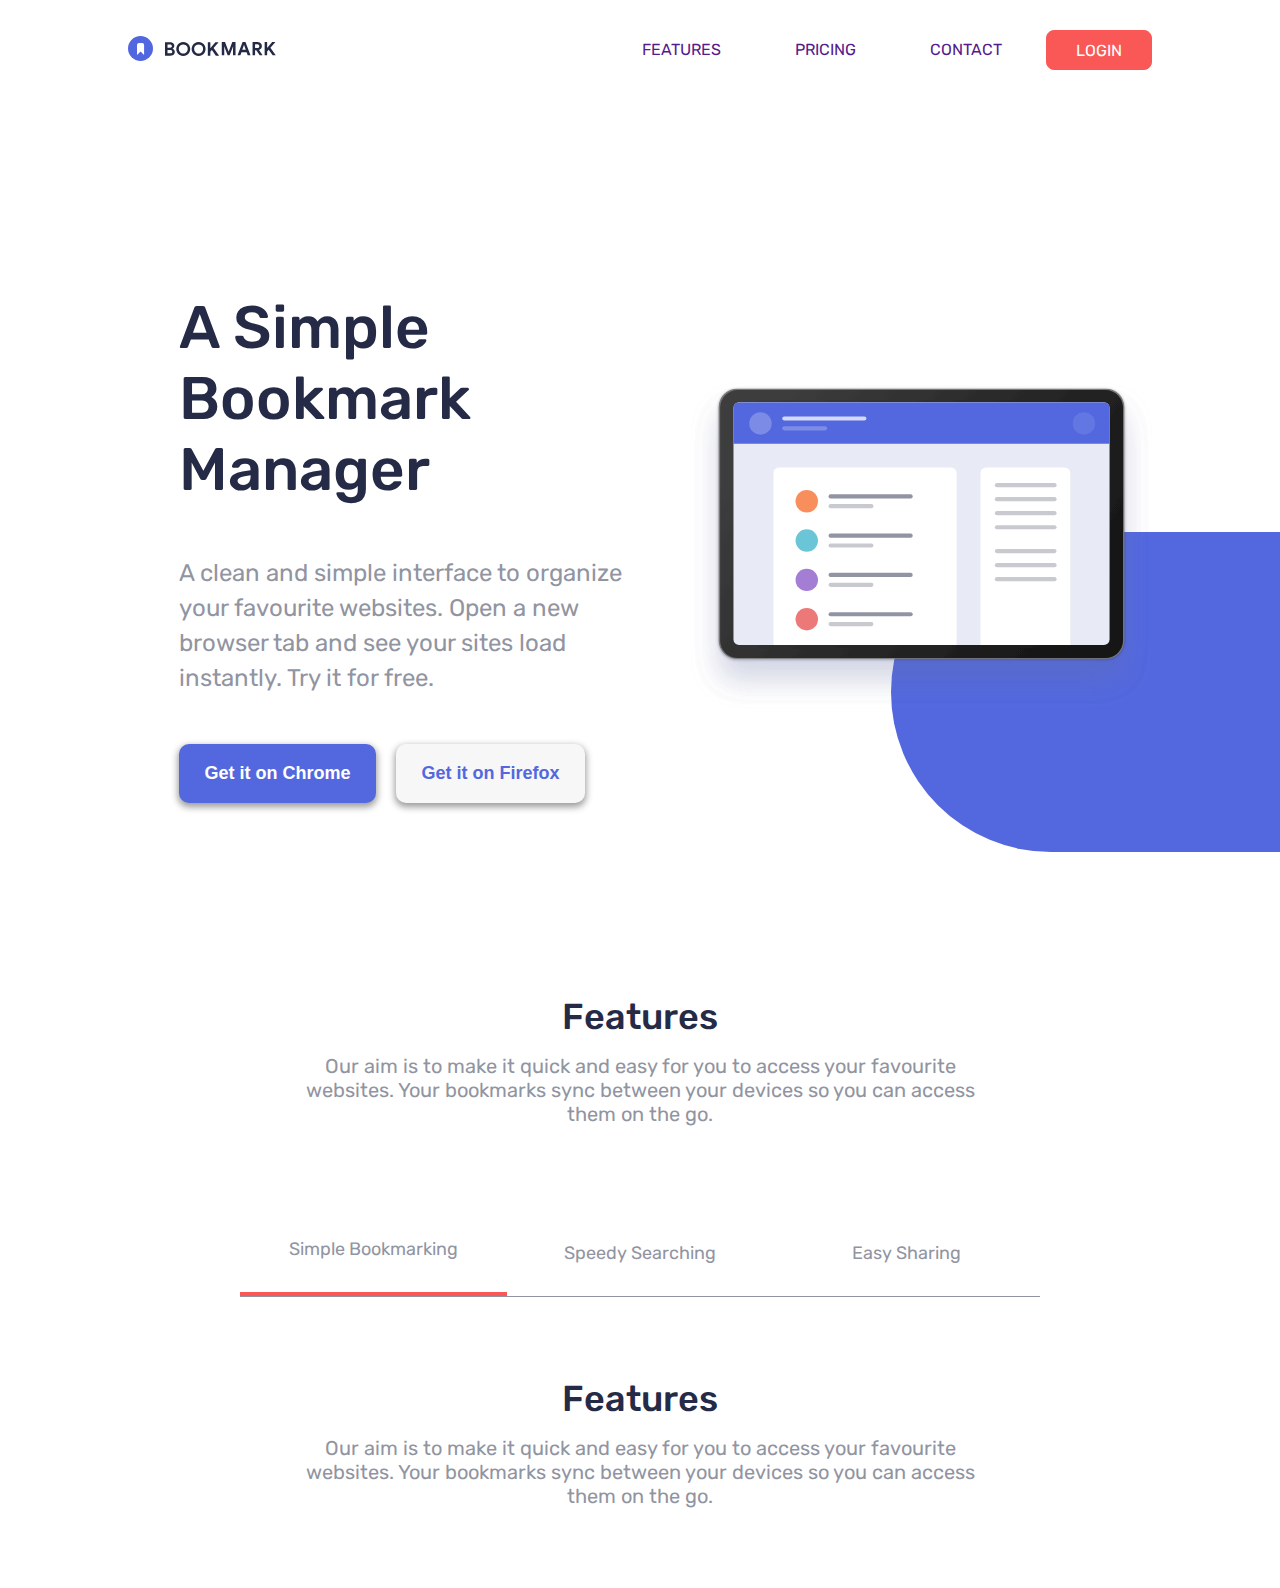
==== index.html @ e3fb6f3f "refactor: css" ====
<!DOCTYPE html>
<html lang="en">

<head>
    <meta charset="UTF-8">
    <meta name="viewport" content="width=device-width, initial-scale=1.0">
    <link rel="icon" type="image/png" sizes="32x32" href="./images/favicon-32x32.png">
    <title>Bookmark manager landing page</title>
    <!-- external css -->
    <link rel="stylesheet" href="style.css">
</head>

<body>
    <nav class="navbar">
        <div class="navbar-logo">
            <a href="index.html">
                <img src="images/logo-bookmark.svg" alt="Logo of Bookmark">
            </a>
        </div>
        <div class="navbar-menu">
            <a href="" class="navbar-link">FEATURES</a>
            <a href="" class="navbar-link">PRICING</a>
            <a href="" class="navbar-link">CONTACT</a>
            <a href="" class="login-link">LOGIN</a>
    </nav>
    <section id="hero">
        <div class="text-box">
            <h1>A Simple Bookmark Manager</h1>
            <br>
            <p>
                A clean and simple interface to organize your favourite websites. Open a new
                browser tab and see your sites load instantly. Try it for free.
            </p>
            <div class="button-box">
                <button class="hero-button">Get it on Chrome</button>
                <button class="hero-button">Get it on Firefox</button>
            </div>
        </div>
        <div class="img-box">
            <img class="hero-img" src="images/illustration-hero.svg" alt="">
        </div>
    </section>
    <section id="feature">
        <div class="text-box">
            <h2 class="title">Features</h2>
            <p class="description">
                Our aim is to make it quick and easy for you to access your favourite websites.
                Your bookmarks sync between your devices so you can access them on the go.
            </p>
        </div>
        <div class="feature-menu">
            <p class="feature-item active">Simple Bookmarking</p>
            <p class="feature-item">Speedy Searching</p>
            <p class="feature-item">Easy Sharing</p>
        </div>
        <div class="feature-container">

        </div>
    </section>
    <section id="download">
        <div class="text-box">
            <h2 class="title">Features</h2>
            <p class="description">
                Our aim is to make it quick and easy for you to access your favourite websites.
                Your bookmarks sync between your devices so you can access them on the go.
            </p>
        </div>
    </section>
    <!-- external js -->
    <script src="script.js"></script>
</body>

</html>
---- style.css ----
/* google fonts */
@import url('https://fonts.googleapis.com/css2?family=Rubik:wght@400;500&display=swap');

*,
*::after,
*::before {
    box-sizing: border-box;
    margin: 0;
    padding: 0;
}

html {
    scroll-behavior: smooth;
    font-family: 'Rubik', sans-serif;
}

:root {
    /* Primary */
    --soft-blue: hsl(231, 69%, 60%);
    --soft-red: hsl(0, 94%, 66%);

    /* Neutral */
    --grayish-blue: hsl(229, 8%, 60%);
    --very-dark-blue: hsl(229, 31%, 21%);
}

body {
    margin: 0 8rem;
    /* width: 100%; */
    overflow-x: clip;
}

/* ! navbar */
nav.navbar {
    height: 100px;
    display: flex;
    align-items: center;
    justify-content: space-between;
}

.navbar-menu {
    display: flex;
    gap: 1rem;
}

.navbar-menu>a {
    text-decoration: none;
    padding: 0.6rem 1.8rem;
    border-radius: 8px;
}

.navbar-link:hover {
    color: var(--soft-red);
}

.login-link {
    background-color: var(--soft-red);
    color: white;
    border: 1px solid var(--soft-red);
}

.login-link:hover {
    background-color: white;
    color: var(--soft-red);
}

/* ! hero section */
#hero {
    margin-top: 5rem;
    display: flex;
    justify-content: space-between;
    align-items: center;
    padding: 2rem 0;
}

#hero .text-box {
    width: 45%;
    display: flex;
    flex-direction: column;
    justify-content: space-evenly;
    align-items: start;
}

#hero .text-box h1 {
    font-size: 60px;
    font-weight: 500;
    color: var(--very-dark-blue);
}

#hero .text-box p {
    font-size: 24px;
    line-height: 35px;
    color: var(--grayish-blue);
}

#hero .button-box {
    margin-top: 2rem;
}

#hero .button-box .hero-button {
    margin-right: 1rem;
    font-size: 18px;
    padding: 1rem 1.4rem;
    border-radius: 10px;
    border: none;
    font-weight: bold;
    box-shadow: 0 3px 7px 1px rgba(0, 0, 0, 0.4);
    border: 3px solid transparent;
    cursor: pointer;
}

#hero .button-box .hero-button:nth-child(1) {
    background-color: var(--soft-blue);
    color: white;
}

#hero .button-box .hero-button:nth-child(1):hover {
    background-color: white;
    color: var(--soft-blue);
    border: 3px solid var(--soft-blue);
}

#hero .button-box .hero-button:nth-child(2) {
    background-color: #f7f7f7;
    color: var(--soft-blue);
}

#hero .button-box .hero-button:nth-child(2):hover {
    background-color: white;
    color: var(--very-dark-blue);
    border: 3px solid var(--grayish-blue);
}

#hero .img-box {
    width: 45%;
    position: relative;
    height: fit-content;
}

#hero .img-box img.hero-img {
    width: 100%;
    height: auto;
}

#hero .img-box::before {
    content: " ";
    height: 20rem;
    width: 800px;
    border-radius: 175px 0 0 175px;
    background-color: var(--soft-blue);
    position: absolute;
    top: 0px;
    left: 0px;
    margin-top: 150px;
    margin-left: 200px;
    z-index: -1;
}

/* common for feature, download */
.text-box {
    max-width: 700px;
    display: flex;
    flex-direction: column;
    justify-content: center;
    align-items: center;
    gap: 1rem;
    margin: 5rem auto;
}

.title {
    font-size: 36px;
    font-weight: 500;
    color: var(--very-dark-blue);
}

.description {
    font-size: 20px;
    font-weight: 400;
    color: var(--grayish-blue);
    text-align: center;
}

/* ! feature */
#feature .feature-menu {
    max-width: 800px;
    margin: 0 auto;
    display: flex;
    align-items: end;
    justify-content: space-evenly;
    border-bottom: 1px solid var(--grayish-blue);
}

#feature .feature-item {
    width: 100%;
    padding-top: 2rem;
    padding-bottom: 2rem;
    padding-left: auto;
    padding-right: auto;
    gap: 0;
    text-align: center;
    font-weight: 400;
    color: var(--grayish-blue);
    font-size: 18px;
    cursor: pointer;
}

#feature .feature-item:hover {
    color: var(--soft-red);
}

#feature .active {
    border-bottom: 4px solid var(--soft-red);
}
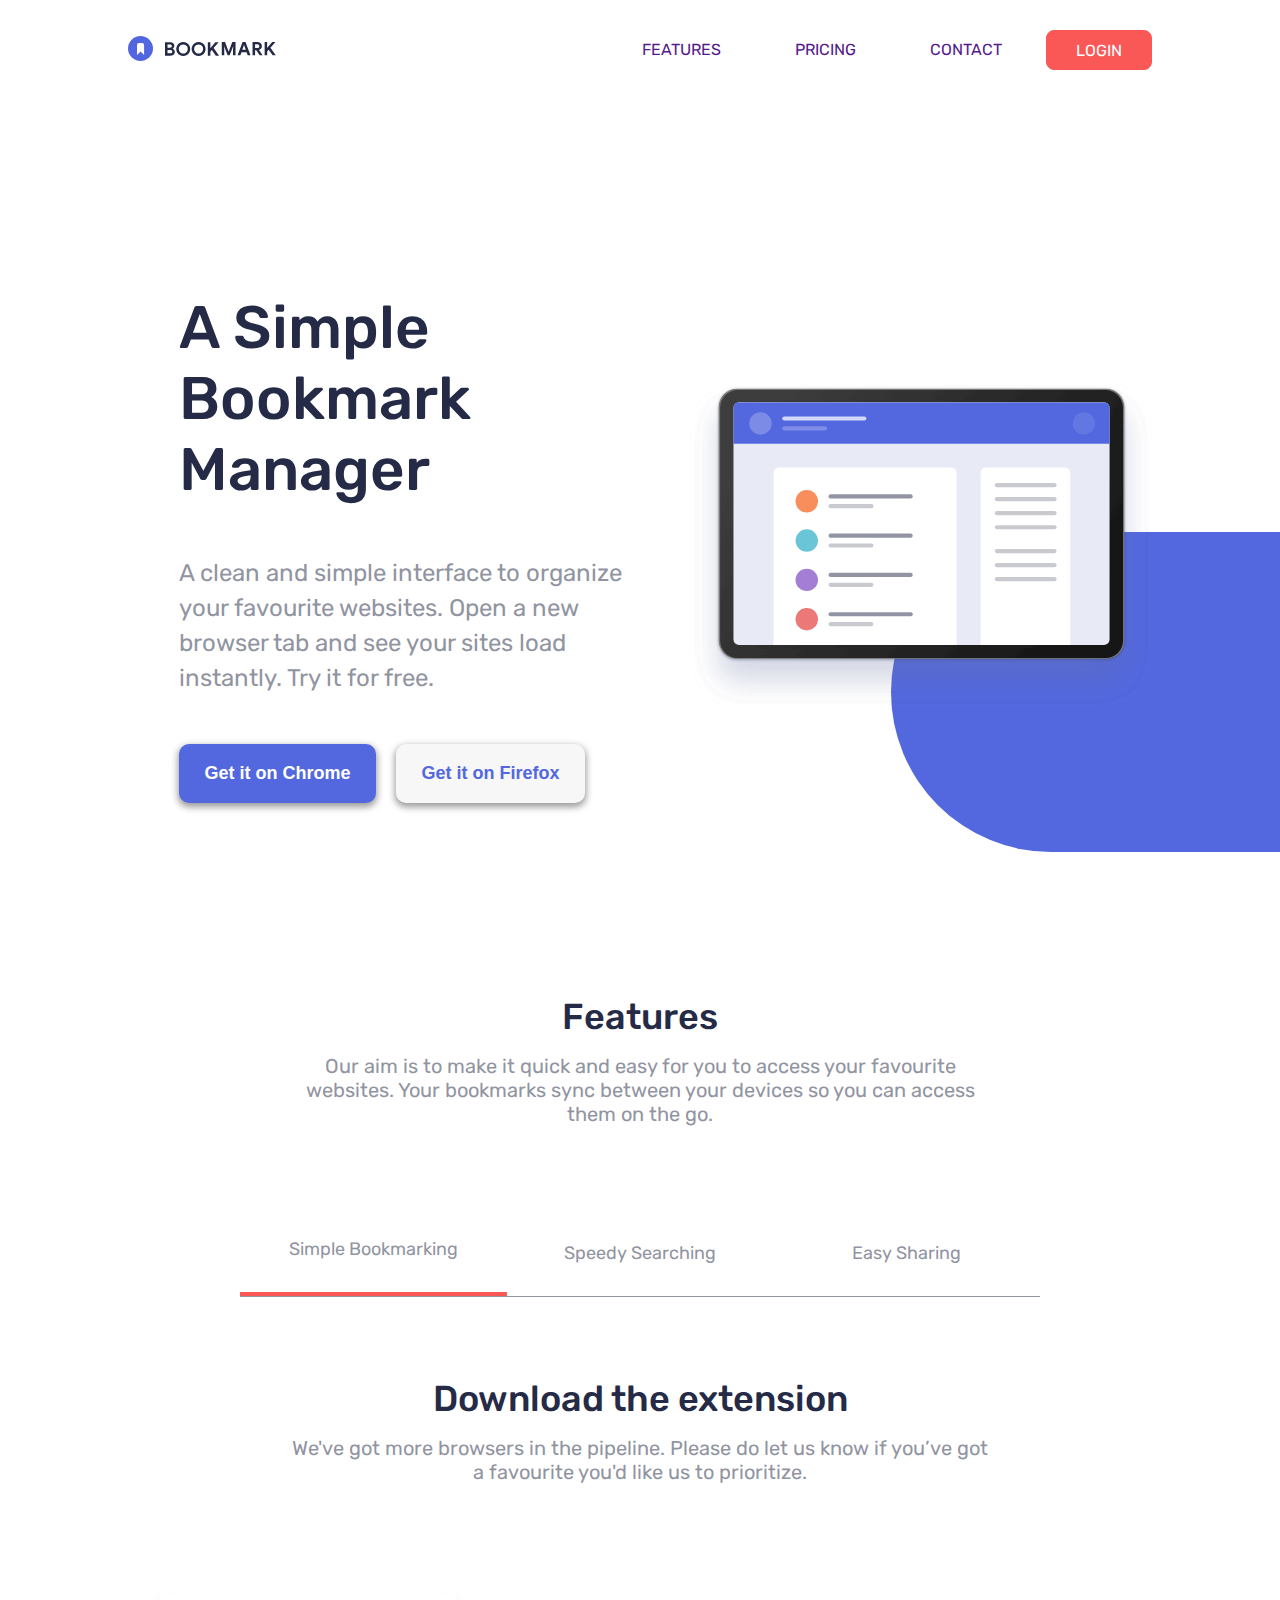
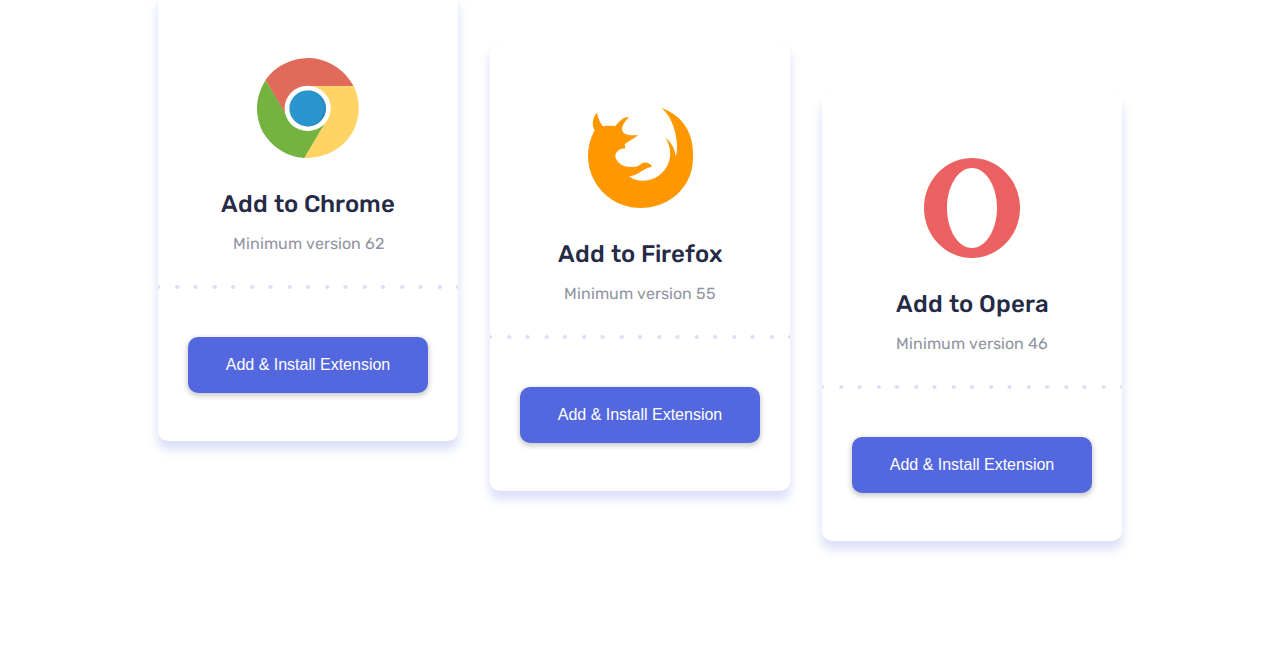
==== commit b9d45685: "add: download section > card" ====
--- a/index.html
+++ b/index.html
@@ -59,11 +59,34 @@
     </section>
     <section id="download">
         <div class="text-box">
-            <h2 class="title">Features</h2>
+            <h2 class="title">Download the extension</h2>
             <p class="description">
-                Our aim is to make it quick and easy for you to access your favourite websites.
-                Your bookmarks sync between your devices so you can access them on the go.
+                We've got more browsers in the pipeline. Please do let us know if you’ve
+                got a favourite you'd like us to prioritize.
             </p>
+        </div>
+        <div class="download-container">
+            <div class="download-card">
+                <img class="logo" src="images/logo-chrome.svg" alt="logo of chrome">
+                <h3>Add to Chrome</h3>
+                <p>Minimum version 62</p>
+                <img class="dots" src="images/bg-dots.svg" alt="background dots">
+                <button>Add & Install Extension</button>
+            </div>
+            <div class="download-card">
+                <img class="logo" src="images/logo-firefox.svg" alt="logo of firefox">
+                <h3>Add to Firefox</h3>
+                <p>Minimum version 55</p>
+                <img class="dots" src="images/bg-dots.svg" alt="background dots">
+                <button>Add & Install Extension</button>
+            </div>
+            <div class="download-card">
+                <img class="logo" src="images/logo-opera.svg" alt="logo of opera">
+                <h3>Add to Opera</h3>
+                <p>Minimum version 46</p>
+                <img class="dots" src="images/bg-dots.svg" alt="background dots">
+                <button>Add & Install Extension</button>
+            </div>
         </div>
     </section>
     <!-- external js -->
--- a/style.css
+++ b/style.css
@@ -210,4 +210,76 @@
 
 #feature .active {
     border-bottom: 4px solid var(--soft-red);
+}
+
+/* ! download section */
+#download .download-container {
+    width: 100%;
+    margin: 10rem auto;
+    display: flex;
+    justify-content: center;
+    gap: 2rem;
+    flex-wrap: wrap;
+}
+
+#download .download-card {
+    display: flex;
+    flex-direction: column;
+    justify-content: space-evenly;
+    align-items: center;
+    gap: 1rem;
+    padding: 2rem 0;
+    border-radius: 10px;
+    width: 300px;
+    overflow: hidden;
+    box-shadow: 0 8px 10px 1px rgba(83, 104, 223, 0.2);
+}
+
+#download .download-card:nth-child(1) {
+    translate: 0 -50px;
+}
+
+#download .download-card:nth-child(3) {
+    translate: 0 50px;
+}
+
+#download .download-card img.logo {
+    margin: 1rem;
+    margin-top: 2rem;
+}
+
+#download .download-card h3 {
+    font-size: 24px;
+    font-weight: 500;
+    color: var(--very-dark-blue);
+}
+
+#download .download-card p {
+    color: var(--grayish-blue);
+}
+
+#download .download-card img.dots {
+    width: 100%;
+    margin: 1rem 0;
+}
+
+#download button {
+    margin: 1rem auto;
+    width: 80%;
+    font-size: 16px;
+    padding-top: 1rem;
+    padding-bottom: 1rem;
+    border-radius: 10px;
+    font-weight: 500;
+    box-shadow: 0 2px 5px 1px rgba(0, 0, 0, 0.2);
+    border: 3px solid transparent;
+    cursor: pointer;
+    background-color: var(--soft-blue);
+    color: white;
+}
+
+#download button:hover {
+    background-color: white;
+    color: var(--soft-blue);
+    border: 3px solid var(--soft-blue);
 }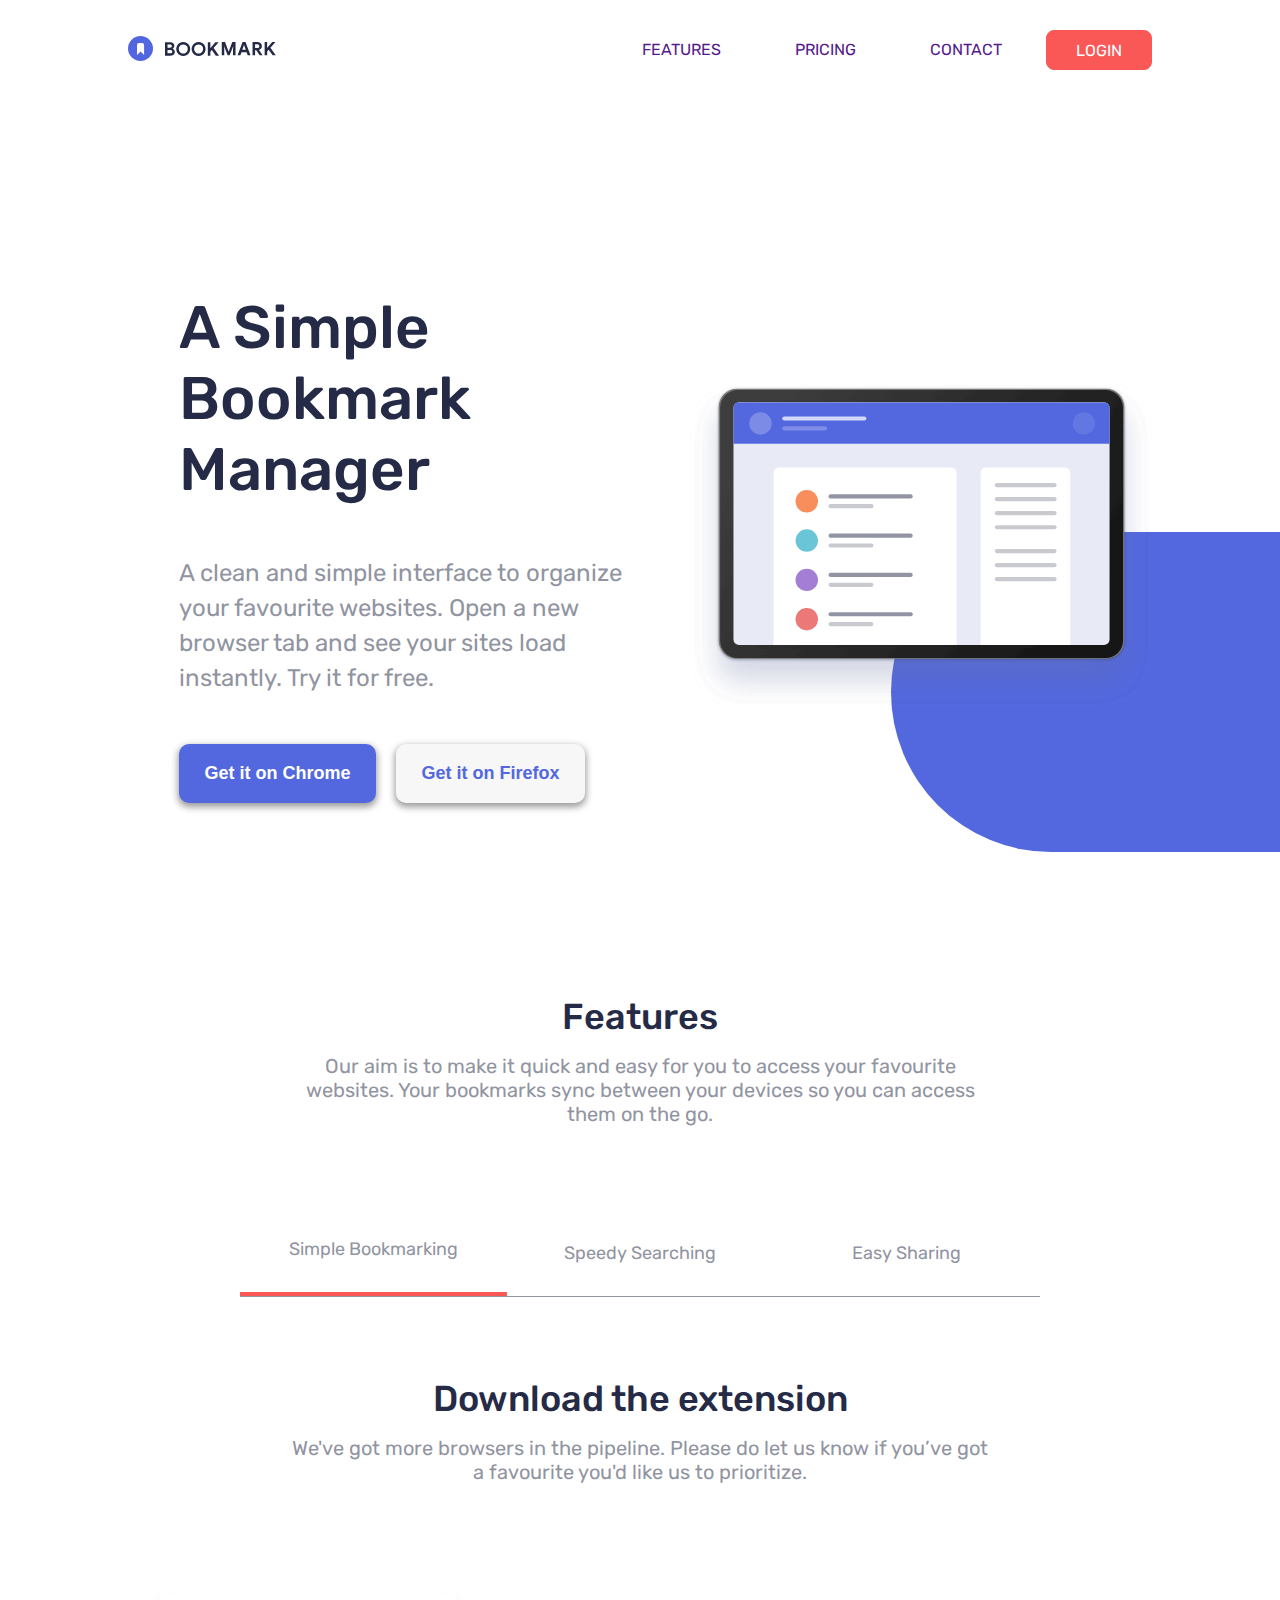
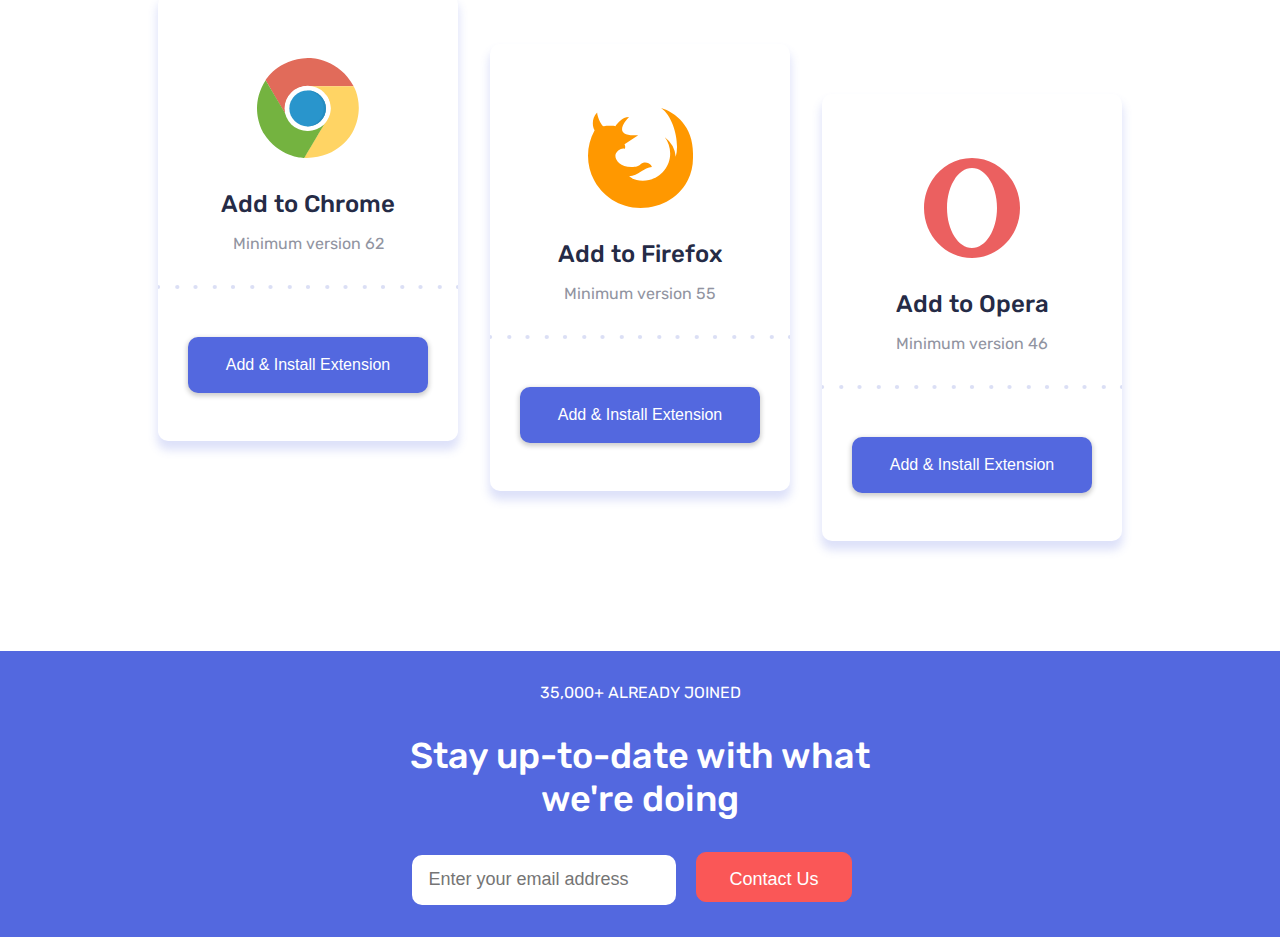
==== commit fca5ae05: "add: contact section" ====
--- a/index.html
+++ b/index.html
@@ -89,6 +89,21 @@
             </div>
         </div>
     </section>
+    <footer>
+        <section id="contact">
+            <p>
+                35,000+ ALREADY JOINED
+            </p>
+            <p>
+                Stay up-to-date with what we're doing
+            </p>
+            <form>
+                <input type="email" name="email" id="email" placeholder="Enter your email address">
+                <button class="contact-btn">Contact Us</button>
+            </form>
+        </section>
+
+    </footer>
     <!-- external js -->
     <script src="script.js"></script>
 </body>
--- a/style.css
+++ b/style.css
@@ -282,4 +282,55 @@
     background-color: white;
     color: var(--soft-blue);
     border: 3px solid var(--soft-blue);
+}
+
+/* ! contact */
+footer {
+    margin-left: -8rem;
+    width: 100vw;
+}
+
+#contact {
+    background-color: var(--soft-blue);
+    width: 100%;
+    display: flex;
+    flex-direction: column;
+    align-items: center;
+    justify-content: space-evenly;
+    gap: 2rem;
+    padding: 2rem;
+}
+
+#contact p {
+    color: white;
+    max-width: 500px;
+    text-align: center;
+}
+
+#contact p:nth-child(2) {
+    font-size: 36px;
+    font-weight: 500;
+}
+
+#contact input[name="email"],
+#contact .contact-btn {
+    font-size: 18px;
+    padding: 1rem;
+    border: none;
+    border-radius: 10px;
+    height: 50px;
+    margin-right: 1rem;
+}
+
+#contact .contact-btn {
+    padding: 1rem 2rem;
+    background-color: var(--soft-red);
+    color: white;
+    border: 1px solid var(--soft-red);
+    cursor: pointer;
+}
+
+#contact .contact-btn:hover {
+    background-color: white;
+    color: var(--soft-red);
 }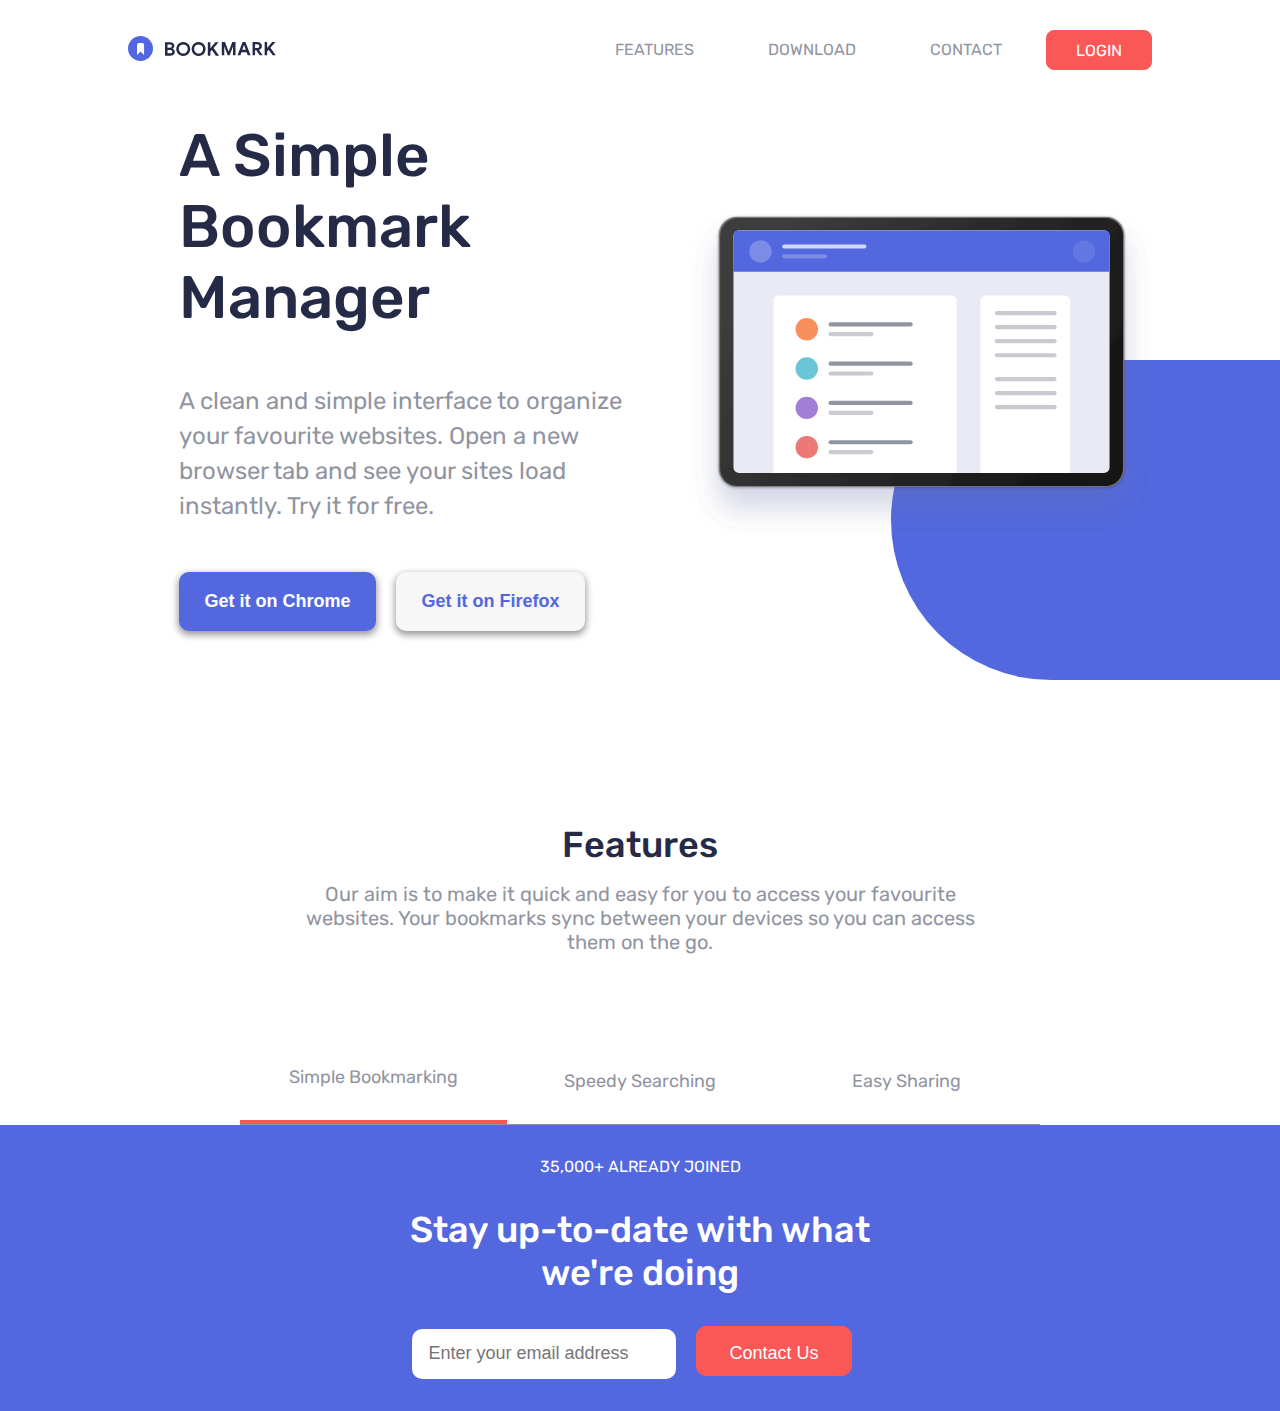
==== commit 1d37e5b0: "move: download section to download.html" ====
--- a/index.html
+++ b/index.html
@@ -18,9 +18,9 @@
             </a>
         </div>
         <div class="navbar-menu">
-            <a href="" class="navbar-link">FEATURES</a>
-            <a href="" class="navbar-link">PRICING</a>
-            <a href="" class="navbar-link">CONTACT</a>
+            <a href="#feature" class="navbar-link">FEATURES</a>
+            <a href="download.html" class="navbar-link">DOWNLOAD</a>
+            <a href="#contact" class="navbar-link">CONTACT</a>
             <a href="" class="login-link">LOGIN</a>
     </nav>
     <section id="hero">
@@ -54,39 +54,6 @@
             <p class="feature-item">Easy Sharing</p>
         </div>
         <div class="feature-container">
-
-        </div>
-    </section>
-    <section id="download">
-        <div class="text-box">
-            <h2 class="title">Download the extension</h2>
-            <p class="description">
-                We've got more browsers in the pipeline. Please do let us know if you’ve
-                got a favourite you'd like us to prioritize.
-            </p>
-        </div>
-        <div class="download-container">
-            <div class="download-card">
-                <img class="logo" src="images/logo-chrome.svg" alt="logo of chrome">
-                <h3>Add to Chrome</h3>
-                <p>Minimum version 62</p>
-                <img class="dots" src="images/bg-dots.svg" alt="background dots">
-                <button>Add & Install Extension</button>
-            </div>
-            <div class="download-card">
-                <img class="logo" src="images/logo-firefox.svg" alt="logo of firefox">
-                <h3>Add to Firefox</h3>
-                <p>Minimum version 55</p>
-                <img class="dots" src="images/bg-dots.svg" alt="background dots">
-                <button>Add & Install Extension</button>
-            </div>
-            <div class="download-card">
-                <img class="logo" src="images/logo-opera.svg" alt="logo of opera">
-                <h3>Add to Opera</h3>
-                <p>Minimum version 46</p>
-                <img class="dots" src="images/bg-dots.svg" alt="background dots">
-                <button>Add & Install Extension</button>
-            </div>
         </div>
     </section>
     <footer>
--- a/style.css
+++ b/style.css
@@ -7,6 +7,7 @@
     box-sizing: border-box;
     margin: 0;
     padding: 0;
+    scroll-margin-top: 100px;
 }
 
 html {
@@ -36,6 +37,13 @@
     display: flex;
     align-items: center;
     justify-content: space-between;
+    position: fixed;
+    top: 0;
+    left: 0;
+    width: 100%;
+    padding: 0 8rem;
+    z-index: 10;
+    background-color: rgba(255, 255, 255, 1);
 }
 
 .navbar-menu {
@@ -49,6 +57,10 @@
     border-radius: 8px;
 }
 
+.navbar-link {
+    color: var(--grayish-blue);
+}
+
 .navbar-link:hover {
     color: var(--soft-red);
 }
@@ -66,7 +78,7 @@
 
 /* ! hero section */
 #hero {
-    margin-top: 5rem;
+    margin-top: 0.5rem;
     display: flex;
     justify-content: space-between;
     align-items: center;
@@ -213,6 +225,10 @@
 }
 
 /* ! download section */
+#download {
+    margin-top: 100px;
+}
+
 #download .download-container {
     width: 100%;
     margin: 10rem auto;
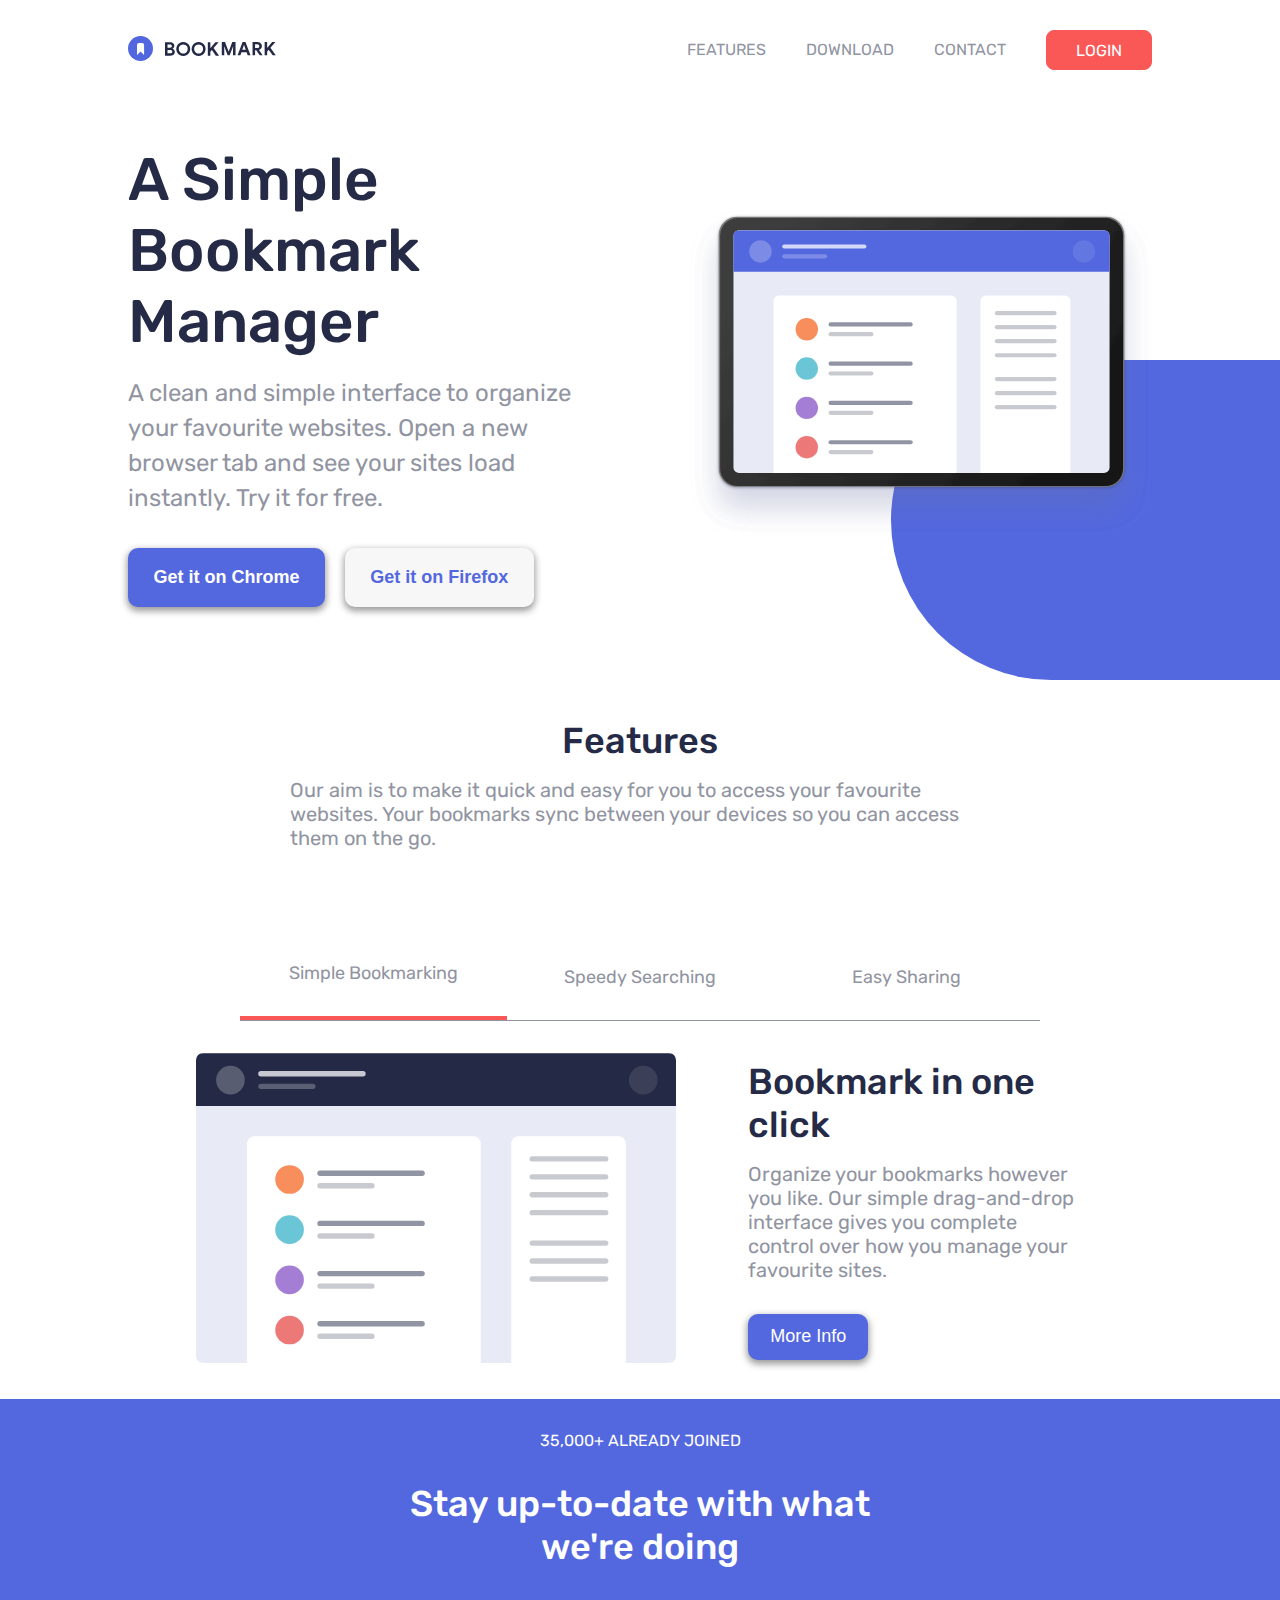
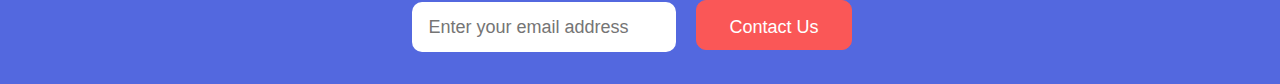
==== commit 6cf74816: "add: #feature > tab1" ====
--- a/index.html
+++ b/index.html
@@ -54,6 +54,19 @@
             <p class="feature-item">Easy Sharing</p>
         </div>
         <div class="feature-container">
+            <div class="feature-img">
+                <img src="images/illustration-features-tab-1.svg" alt="">
+            </div>
+            <div class="text-area">
+                <div class="title">
+                    Bookmark in one click
+                </div>
+                <div class="description">
+                    Organize your bookmarks however you like. Our simple drag-and-drop interface gives you complete
+                    control over how you manage your favourite sites.
+                </div>
+                <button class="more-info-btn">More Info</button>
+            </div>
         </div>
     </section>
     <footer>
--- a/style.css
+++ b/style.css
@@ -48,13 +48,19 @@
 
 .navbar-menu {
     display: flex;
-    gap: 1rem;
+    gap: 0.5rem;
 }
 
 .navbar-menu>a {
     text-decoration: none;
+    padding: 0.6rem 1rem;
+    border-radius: 8px;
+}
+
+.navbar-menu>a:last-of-type {
     padding: 0.6rem 1.8rem;
     border-radius: 8px;
+    margin-left: 1rem;
 }
 
 .navbar-link {
@@ -78,7 +84,7 @@
 
 /* ! hero section */
 #hero {
-    margin-top: 0.5rem;
+    margin-top: 7rem;
     display: flex;
     justify-content: space-between;
     align-items: center;
@@ -169,7 +175,8 @@
 }
 
 /* common for feature, download */
-.text-box {
+/* NOTE: strictly specify the section coz it shouldn't apply to hero section */
+#feature .text-box, #download .text-box {
     max-width: 700px;
     display: flex;
     flex-direction: column;
@@ -224,6 +231,48 @@
     border-bottom: 4px solid var(--soft-red);
 }
 
+#feature .feature-container{
+    display: flex;
+    justify-content: space-around;
+    align-items: center;
+    padding: 2rem;
+}
+#feature .feature-img{
+    width: 50%;
+}
+#feature .feature-container img{
+    width: 100%;
+}
+#feature .text-area{
+    display: flex;
+    flex-direction: column;
+    align-items: flex-start;
+    justify-content: center;
+    gap: 1rem;
+    width: 35%;
+}
+#feature .description{
+    text-align: left;
+}
+#feature .more-info-btn{
+    margin-top: 1rem;
+    font-size: 18px;
+    padding: 0.6rem 1.2rem;
+    border-radius: 10px;
+    border: none;
+    font-weight: 500;
+    box-shadow: 0 3px 7px 1px rgba(0, 0, 0, 0.4);
+    border: 3px solid transparent;
+    cursor: pointer;
+    background-color: var(--soft-blue);
+    color: white;
+}
+#feature .more-info-btn:hover{
+    background-color: white;
+    color: var(--soft-blue);
+    border: 3px solid var(--soft-blue);
+}
+
 /* ! download section */
 #download {
     margin-top: 100px;
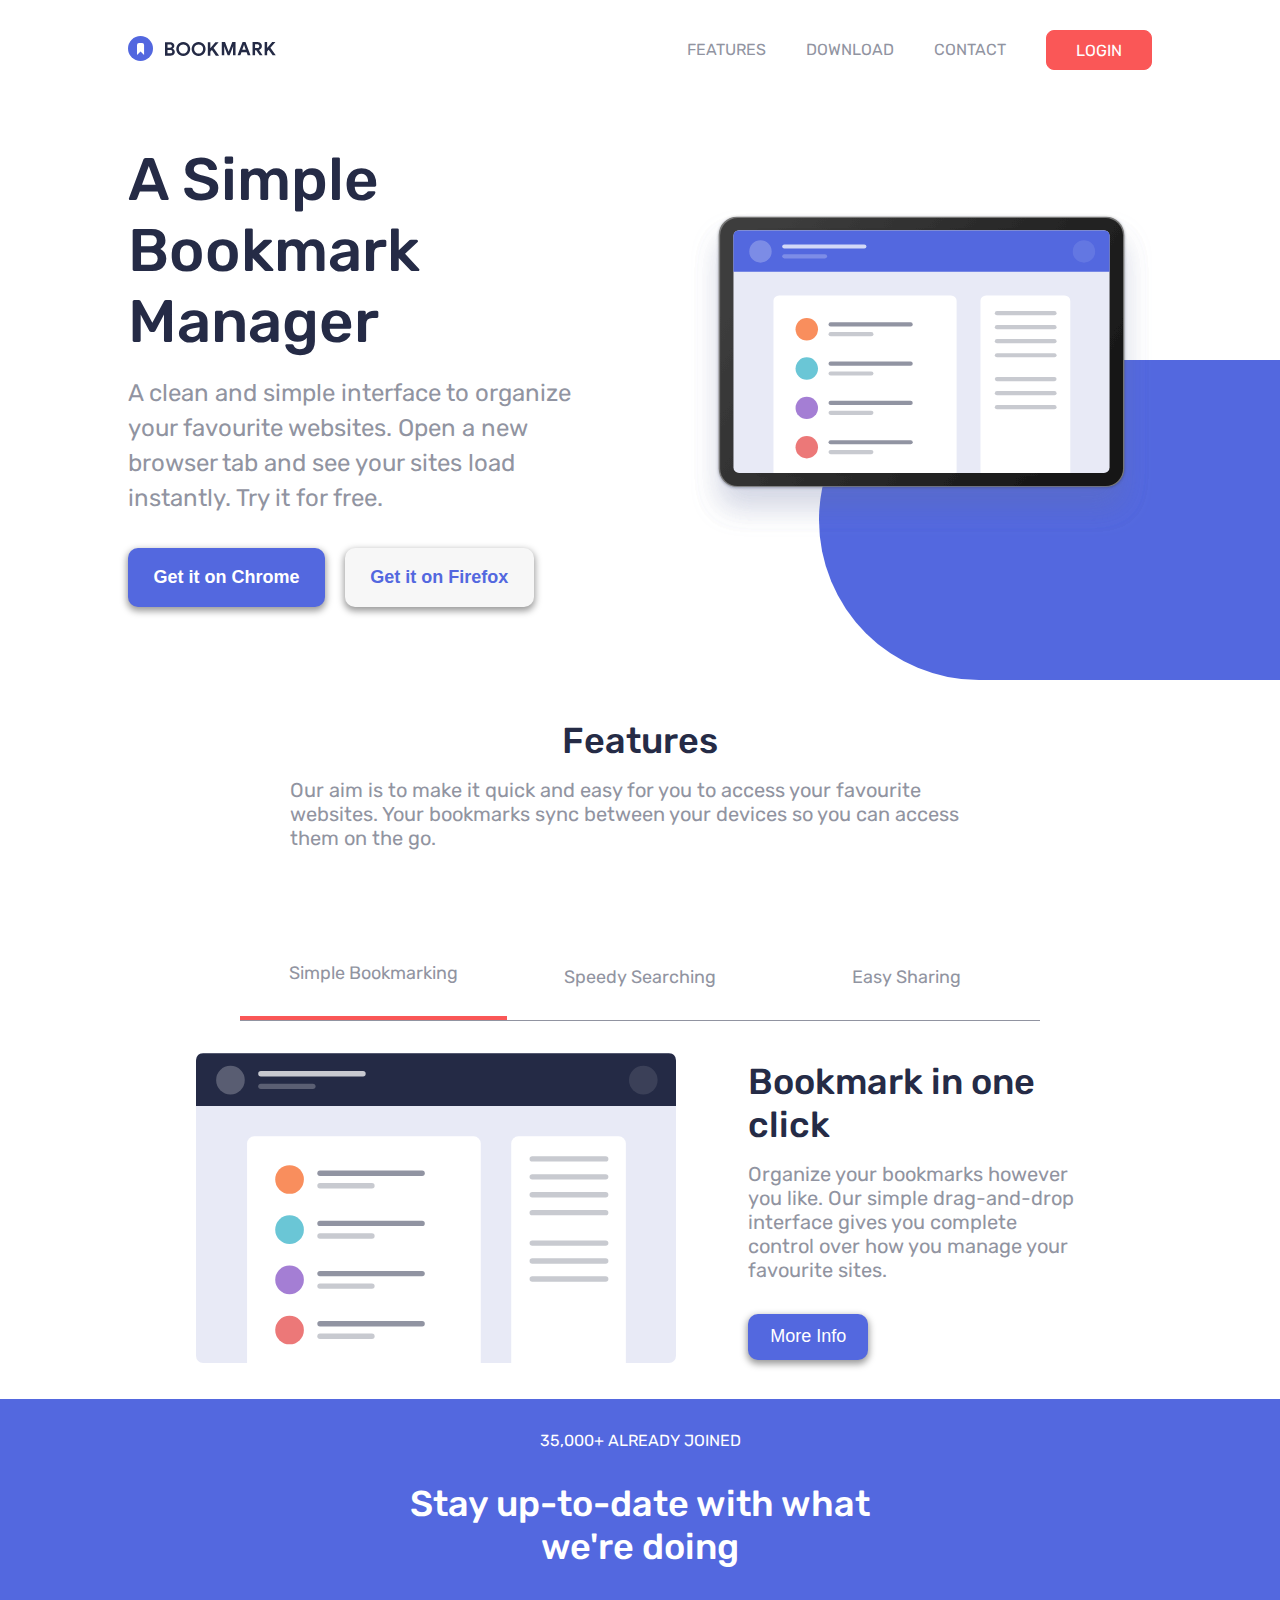
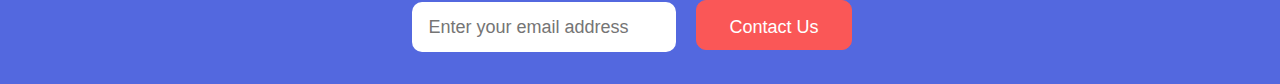
==== commit a7bfca6a: "fix: overflow-x AND add: responsive at md" ====
--- a/index.html
+++ b/index.html
@@ -18,57 +18,60 @@
             </a>
         </div>
         <div class="navbar-menu">
-            <a href="#feature" class="navbar-link">FEATURES</a>
-            <a href="download.html" class="navbar-link">DOWNLOAD</a>
-            <a href="#contact" class="navbar-link">CONTACT</a>
+            <a href="#feature" class="navbar-link" id="navFeatures">FEATURES</a>
+            <a href="download.html" class="navbar-link" id="navDownload">DOWNLOAD</a>
+            <a href="#contact" class="navbar-link" id="navContact">CONTACT</a>
             <a href="" class="login-link">LOGIN</a>
+        </div>
     </nav>
-    <section id="hero">
-        <div class="text-box">
-            <h1>A Simple Bookmark Manager</h1>
-            <br>
-            <p>
-                A clean and simple interface to organize your favourite websites. Open a new
-                browser tab and see your sites load instantly. Try it for free.
-            </p>
-            <div class="button-box">
-                <button class="hero-button">Get it on Chrome</button>
-                <button class="hero-button">Get it on Firefox</button>
+    <div class="wrapper">
+        <section id="hero">
+            <div class="text-box">
+                <h1>A Simple Bookmark Manager</h1>
+                <br>
+                <p>
+                    A clean and simple interface to organize your favourite websites. Open a new
+                    browser tab and see your sites load instantly. Try it for free.
+                </p>
+                <div class="button-box">
+                    <button class="hero-button">Get it on Chrome</button>
+                    <button class="hero-button">Get it on Firefox</button>
+                </div>
             </div>
-        </div>
-        <div class="img-box">
-            <img class="hero-img" src="images/illustration-hero.svg" alt="">
-        </div>
-    </section>
-    <section id="feature">
-        <div class="text-box">
-            <h2 class="title">Features</h2>
-            <p class="description">
-                Our aim is to make it quick and easy for you to access your favourite websites.
-                Your bookmarks sync between your devices so you can access them on the go.
-            </p>
-        </div>
-        <div class="feature-menu">
-            <p class="feature-item active">Simple Bookmarking</p>
-            <p class="feature-item">Speedy Searching</p>
-            <p class="feature-item">Easy Sharing</p>
-        </div>
-        <div class="feature-container">
-            <div class="feature-img">
-                <img src="images/illustration-features-tab-1.svg" alt="">
+            <div class="img-box">
+                <img class="hero-img" src="images/illustration-hero.svg" alt="">
             </div>
-            <div class="text-area">
-                <div class="title">
-                    Bookmark in one click
+        </section>
+        <section id="feature">
+            <div class="text-box">
+                <h2 class="title">Features</h2>
+                <p class="description">
+                    Our aim is to make it quick and easy for you to access your favourite websites.
+                    Your bookmarks sync between your devices so you can access them on the go.
+                </p>
+            </div>
+            <div class="feature-menu">
+                <p class="feature-item active">Simple Bookmarking</p>
+                <p class="feature-item">Speedy Searching</p>
+                <p class="feature-item">Easy Sharing</p>
+            </div>
+            <div class="feature-container">
+                <div class="feature-img">
+                    <img src="images/illustration-features-tab-1.svg" alt="">
                 </div>
-                <div class="description">
-                    Organize your bookmarks however you like. Our simple drag-and-drop interface gives you complete
-                    control over how you manage your favourite sites.
+                <div class="text-area">
+                    <div class="title">
+                        Bookmark in one click
+                    </div>
+                    <div class="description">
+                        Organize your bookmarks however you like. Our simple drag-and-drop interface gives you complete
+                        control over how you manage your favourite sites.
+                    </div>
+                    <button class="more-info-btn">More Info</button>
                 </div>
-                <button class="more-info-btn">More Info</button>
             </div>
-        </div>
-    </section>
+        </section>
+    </div>
     <footer>
         <section id="contact">
             <p>
@@ -86,6 +89,22 @@
     </footer>
     <!-- external js -->
     <script src="script.js"></script>
+    <script>
+        window.addEventListener('scroll', () => {
+            var top = window.scrollY;
+            var offset = navFeatures.offsetTop;
+            var height = navFeatures.offsetHeight;
+            if (top >= offset && top < offset + height) {
+                setActiveLink('navFeatures')
+            }
+            else if (top == 0) {
+                setActiveLink('none')
+            }
+            else if (isEndOfPage()) {
+                setActiveLink('navContact')
+            }
+        })
+    </script>
 </body>
 
 </html>--- a/style.css
+++ b/style.css
@@ -25,10 +25,9 @@
     --very-dark-blue: hsl(229, 31%, 21%);
 }
 
-body {
-    margin: 0 8rem;
-    /* width: 100%; */
-    overflow-x: clip;
+.wrapper{
+    padding: 0 8rem;
+    overflow-x: hidden;
 }
 
 /* ! navbar */
@@ -40,7 +39,7 @@
     position: fixed;
     top: 0;
     left: 0;
-    width: 100%;
+    width: 100vw;
     padding: 0 8rem;
     z-index: 10;
     background-color: rgba(255, 255, 255, 1);
@@ -54,7 +53,6 @@
 .navbar-menu>a {
     text-decoration: none;
     padding: 0.6rem 1rem;
-    border-radius: 8px;
 }
 
 .navbar-menu>a:last-of-type {
@@ -71,6 +69,10 @@
     color: var(--soft-red);
 }
 
+.navbar-link.active{
+    border-bottom: 3px solid var(--soft-red);
+}
+
 .login-link {
     background-color: var(--soft-red);
     color: white;
@@ -88,6 +90,7 @@
     display: flex;
     justify-content: space-between;
     align-items: center;
+    gap: 1rem;
     padding: 2rem 0;
 }
 
@@ -158,19 +161,20 @@
 #hero .img-box img.hero-img {
     width: 100%;
     height: auto;
+    overflow: clip;
 }
 
 #hero .img-box::before {
     content: " ";
     height: 20rem;
-    width: 800px;
+    width: 60vw;
     border-radius: 175px 0 0 175px;
     background-color: var(--soft-blue);
     position: absolute;
     top: 0px;
     left: 0px;
     margin-top: 150px;
-    margin-left: 200px;
+    margin-left: 10vw;
     z-index: -1;
 }
 
@@ -351,8 +355,7 @@
 
 /* ! contact */
 footer {
-    margin-left: -8rem;
-    width: 100vw;
+    width: 100%;
 }
 
 #contact {
@@ -398,4 +401,14 @@
 #contact .contact-btn:hover {
     background-color: white;
     color: var(--soft-red);
+}
+
+/* responsive */
+@media screen and (max-width: 1200px){
+    nav.navbar{
+        padding: 0 2rem;
+    }
+    .wrapper{    
+        padding: 0 2rem;
+    }
 }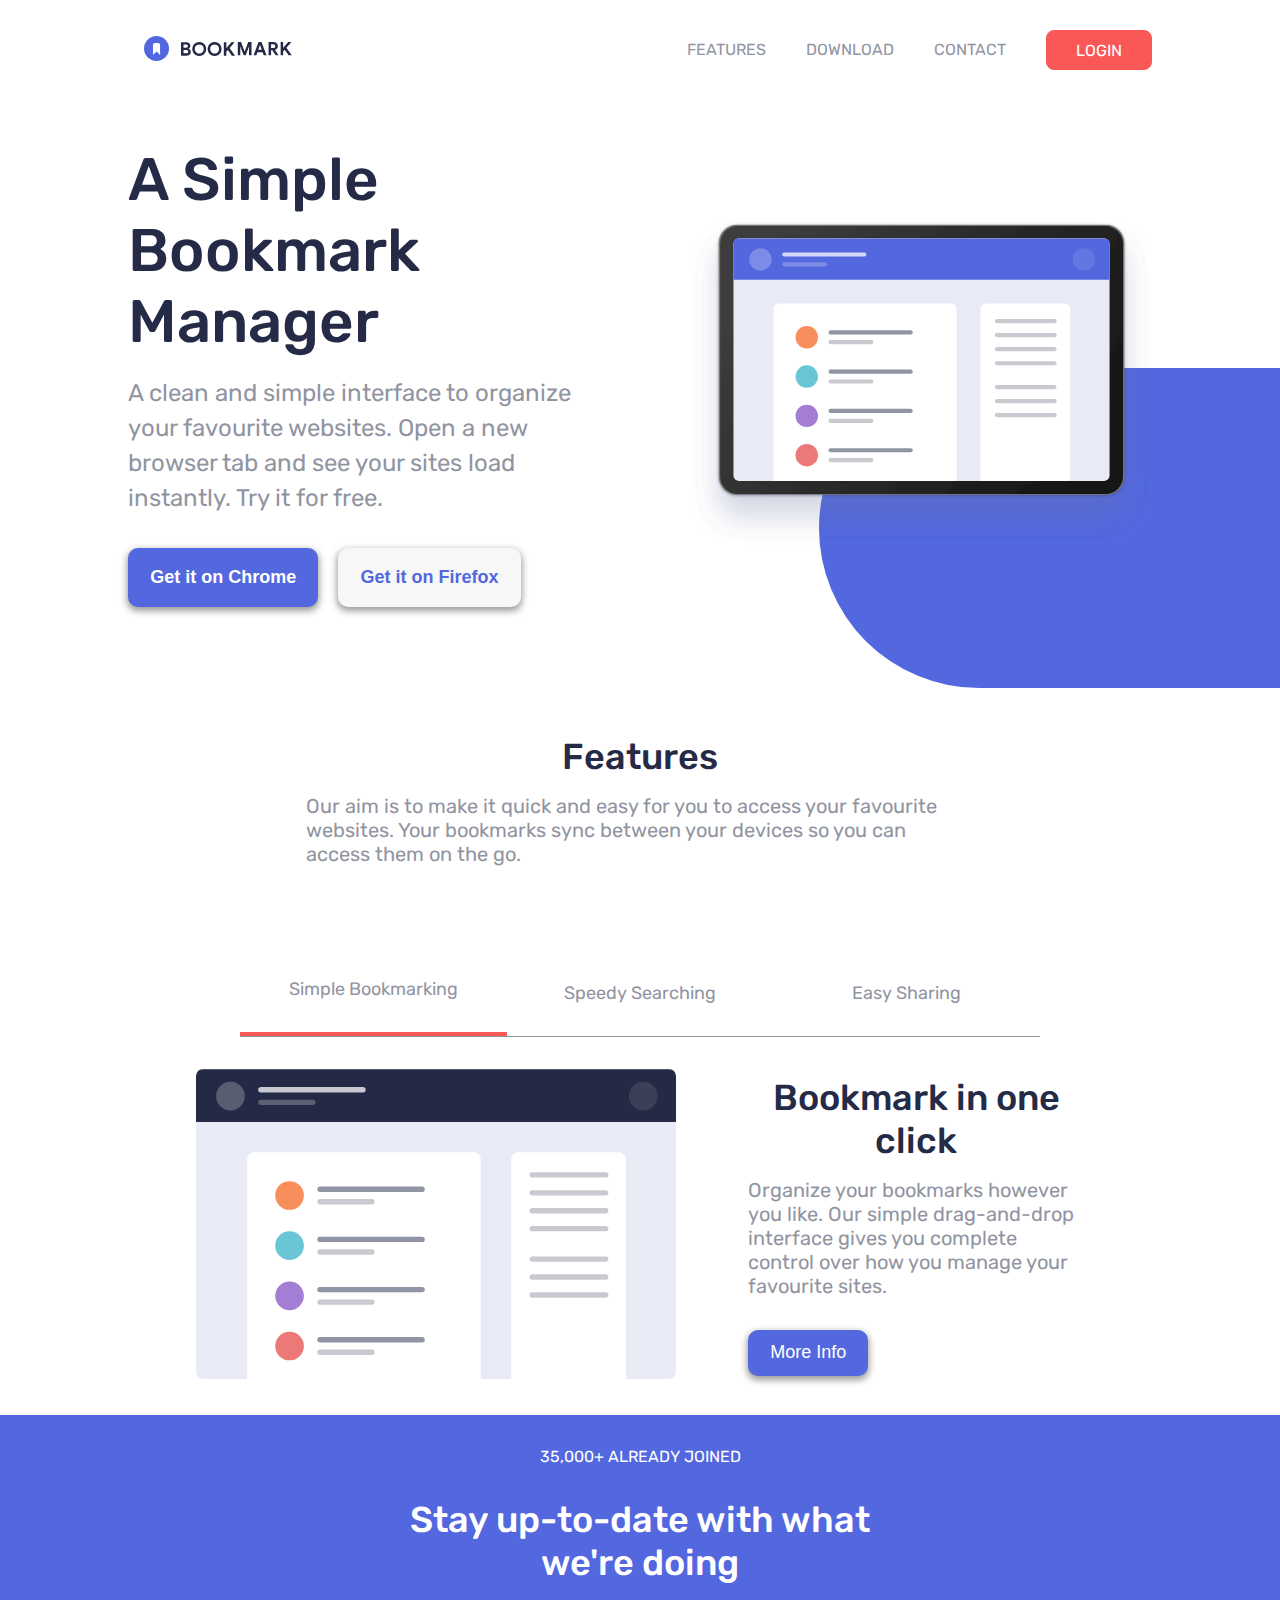
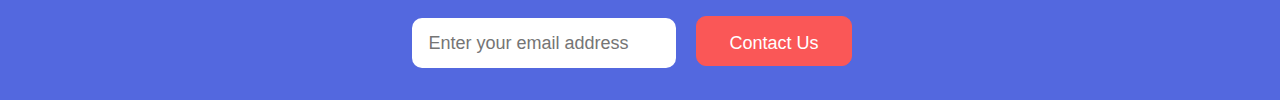
==== commit fdcde069: "add: responsive navbar" ====
--- a/index.html
+++ b/index.html
@@ -16,8 +16,9 @@
             <a href="index.html">
                 <img src="images/logo-bookmark.svg" alt="Logo of Bookmark">
             </a>
+            <img id="navbarToggle" src="images/icon-hamburger.svg" alt="hamburger and cross">
         </div>
-        <div class="navbar-menu">
+        <div class="navbar-menu" id="navbarMenu">
             <a href="#feature" class="navbar-link" id="navFeatures">FEATURES</a>
             <a href="download.html" class="navbar-link" id="navDownload">DOWNLOAD</a>
             <a href="#contact" class="navbar-link" id="navContact">CONTACT</a>
--- a/style.css
+++ b/style.css
@@ -45,9 +45,23 @@
     background-color: rgba(255, 255, 255, 1);
 }
 
+.navbar-logo{
+    display: flex;
+    width: 100%;
+    padding: 0 1rem;
+    justify-content: space-between;
+    align-items: center;
+    cursor: pointer;
+}
+
 .navbar-menu {
     display: flex;
     gap: 0.5rem;
+}
+
+#navbarToggle{
+    scale: 1.3;
+    display: none;
 }
 
 .navbar-menu>a {
@@ -119,20 +133,21 @@
 }
 
 #hero .button-box .hero-button {
-    margin-right: 1rem;
     font-size: 18px;
-    padding: 1rem 1.4rem;
+    padding: 1rem 1.2rem;
     border-radius: 10px;
     border: none;
     font-weight: bold;
     box-shadow: 0 3px 7px 1px rgba(0, 0, 0, 0.4);
     border: 3px solid transparent;
     cursor: pointer;
+    margin-bottom: 1rem;
 }
 
 #hero .button-box .hero-button:nth-child(1) {
     background-color: var(--soft-blue);
     color: white;
+    margin-right: 1rem;
 }
 
 #hero .button-box .hero-button:nth-child(1):hover {
@@ -188,12 +203,14 @@
     align-items: center;
     gap: 1rem;
     margin: 5rem auto;
+    padding: 0 1rem;
 }
 
 .title {
     font-size: 36px;
     font-weight: 500;
     color: var(--very-dark-blue);
+    text-align: center;
 }
 
 .description {
@@ -411,4 +428,55 @@
     .wrapper{    
         padding: 0 2rem;
     }
+}
+@media screen and (max-width: 700px){
+    nav.navbar{
+        padding: 1.5rem 2rem;
+        height: fit-content;
+        flex-direction: column;
+        gap: 2rem;
+    }
+    .navbar-logo{
+        align-self: start;
+    }
+    #navbarToggle{
+        display: inline;
+    }
+    .navbar-menu{
+        flex-direction: column;
+        align-items: center;
+        gap: 1rem;
+        display: none;
+    }
+    .navbar-menu>a{
+        color: var(--grayish-blue);
+        background-color: transparent;
+        margin: 0!important;
+        border: none;
+        border-radius: 0!important;
+        font-size: 20px;
+    }
+
+    .wrapper{    
+        padding: 0 1rem;
+    }
+    #hero{
+        flex-direction: column-reverse;
+    }
+    #hero .text-box, #hero .img-box{
+        width: 100%;
+    }
+    #hero .img-box::before{
+        width: 100%;
+        height: 200px;
+        margin-top: 80px;
+    }
+    #feature .feature-container{
+        flex-direction: column;
+        padding: 1rem;
+        gap: 2rem;
+    }
+    #feature .feature-img, #feature .text-area{
+        width: 100%;
+    }
 }